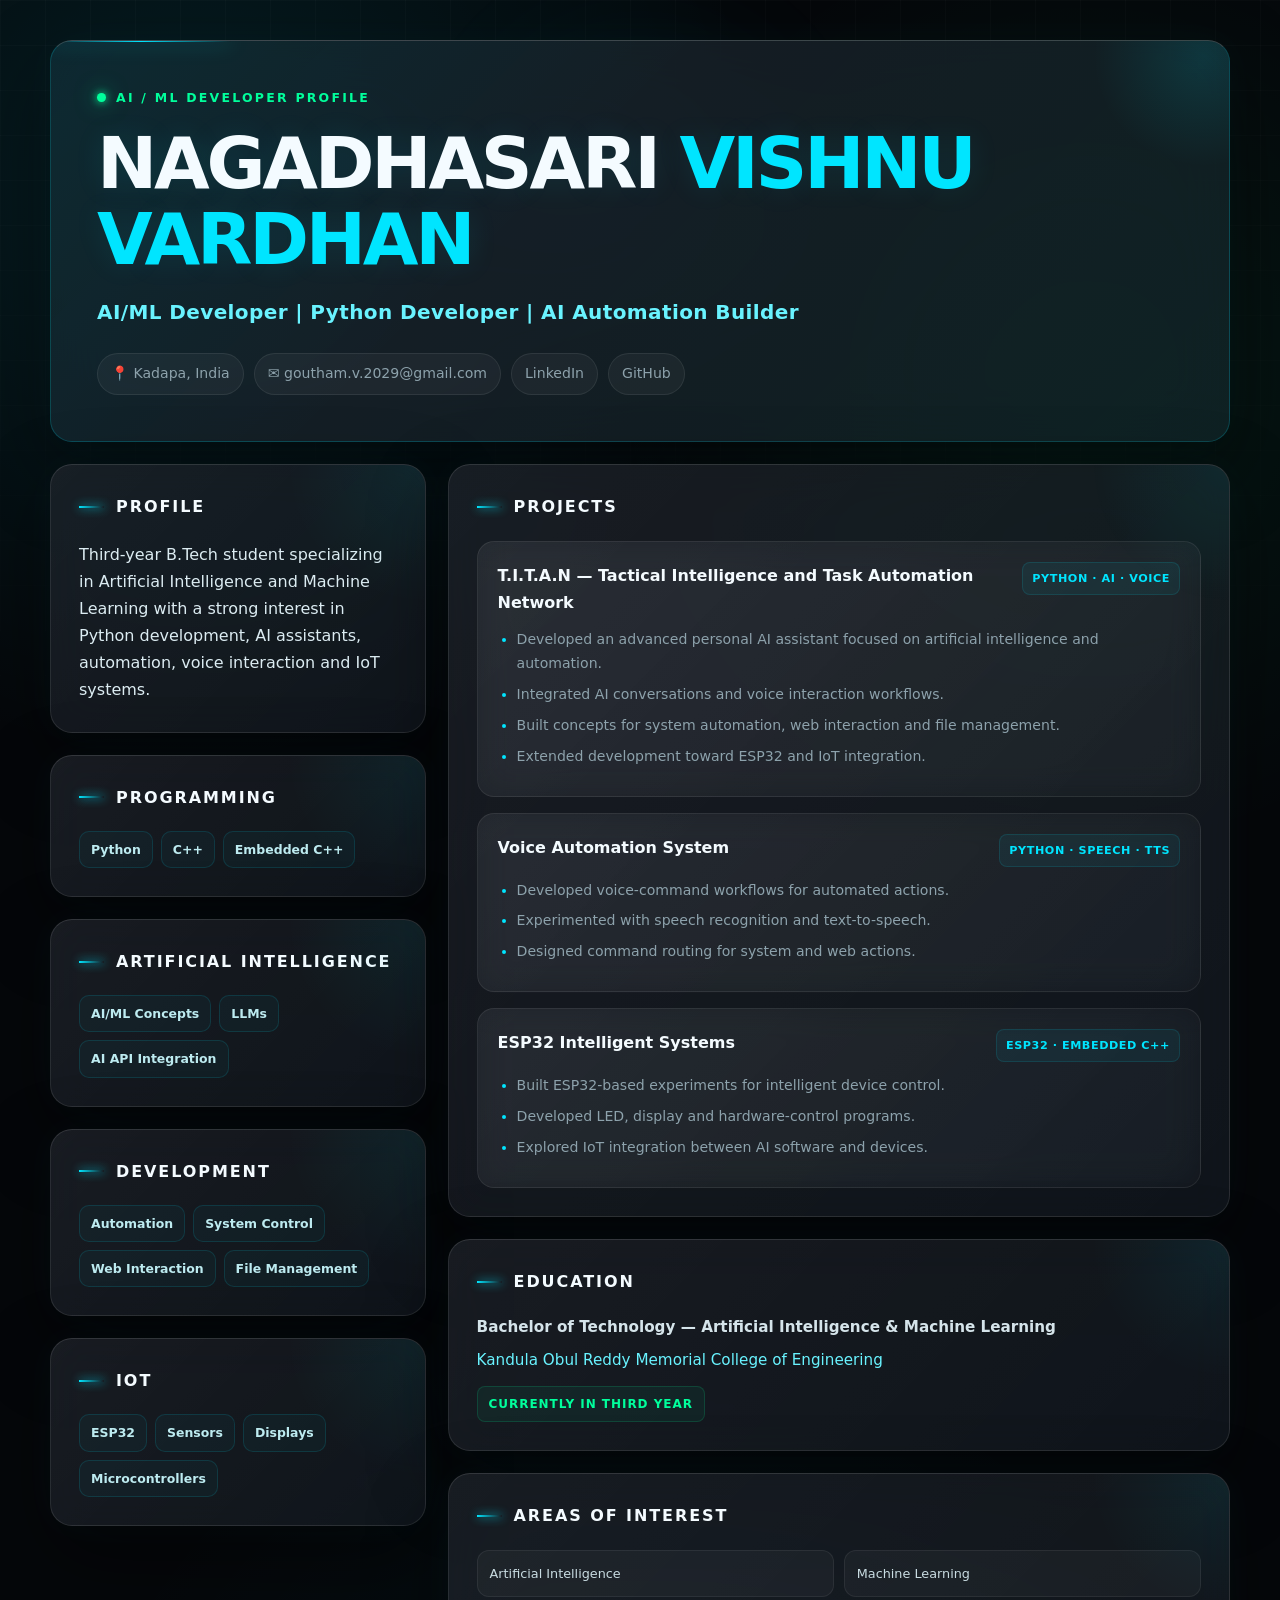
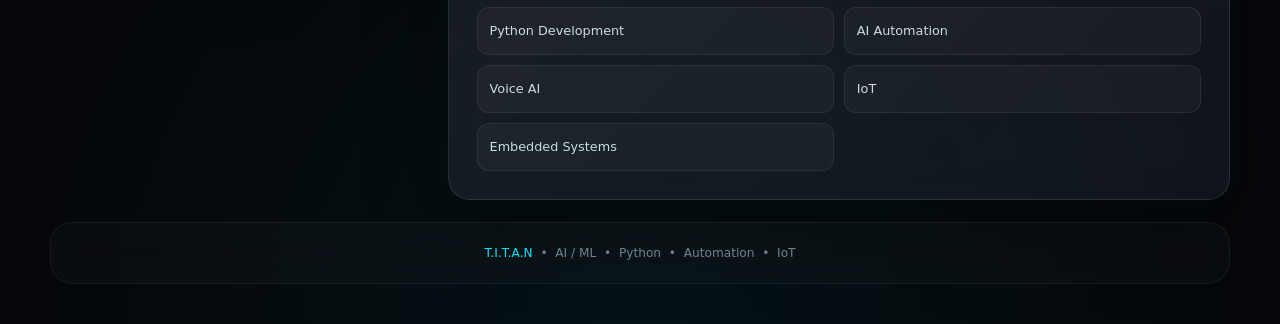
==== resume.html @ 4ba70000 "Add resume for Nagadhasari Vishnu Vardhan This HTML file contains a resume for Nagadhasari Vishnu Va" ====
<!DOCTYPE html>
<html lang="en">
<head>
    <meta charset="UTF-8">
    <meta name="viewport" content="width=device-width, initial-scale=1.0">

    <title>Nagadhasari Vishnu Vardhan | AI/ML Developer</title>

    <meta
        name="description"
        content="Nagadhasari Vishnu Vardhan — AI/ML Developer, Python Developer and AI Automation Builder."
    >

    <style>
        :root {
            --bg: #05070a;
            --bg-soft: #0a0f14;
            --panel: rgba(15, 22, 29, 0.62);
            --panel-strong: rgba(18, 27, 35, 0.82);
            --border: rgba(0, 229, 255, 0.20);
            --border-light: rgba(255, 255, 255, 0.10);

            --cyan: #00e5ff;
            --cyan-soft: #69f3ff;
            --green: #00ff9c;
            --white: #f4fbff;
            --text: #d5e4ea;
            --muted: #8da2ac;

            --shadow:
                0 30px 80px rgba(0, 0, 0, 0.45),
                0 0 40px rgba(0, 229, 255, 0.04);

            --radius: 22px;
        }

        * {
            box-sizing: border-box;
            margin: 0;
            padding: 0;
        }

        html {
            scroll-behavior: smooth;
        }

        body {
            min-height: 100vh;
            font-family:
                Inter,
                ui-sans-serif,
                system-ui,
                -apple-system,
                BlinkMacSystemFont,
                "Segoe UI",
                sans-serif;

            color: var(--text);

            background:
                radial-gradient(
                    circle at 15% 10%,
                    rgba(0, 229, 255, 0.10),
                    transparent 28%
                ),
                radial-gradient(
                    circle at 85% 20%,
                    rgba(0, 255, 156, 0.07),
                    transparent 25%
                ),
                radial-gradient(
                    circle at 50% 100%,
                    rgba(0, 229, 255, 0.05),
                    transparent 30%
                ),
                var(--bg);

            line-height: 1.7;
            overflow-x: hidden;
        }

        body::before {
            content: "";
            position: fixed;
            inset: 0;
            pointer-events: none;
            z-index: -1;

            background-image:
                linear-gradient(
                    rgba(255, 255, 255, 0.02) 1px,
                    transparent 1px
                ),
                linear-gradient(
                    90deg,
                    rgba(255, 255, 255, 0.02) 1px,
                    transparent 1px
                );

            background-size: 45px 45px;

            mask-image: linear-gradient(
                to bottom,
                black,
                transparent
            );
        }

        body::after {
            content: "";
            position: fixed;
            width: 500px;
            height: 500px;
            left: 50%;
            top: 20%;
            transform: translate(-50%, -50%);
            pointer-events: none;
            z-index: -1;

            background:
                radial-gradient(
                    circle,
                    rgba(0, 229, 255, 0.055),
                    transparent 65%
                );

            filter: blur(30px);
        }

        a {
            color: inherit;
            text-decoration: none;
        }

        .resume {
            width: min(1180px, calc(100% - 32px));
            margin: 40px auto;
        }

        /* --------------------------------
           GLASS
        -------------------------------- */

        .glass {
            position: relative;

            background:
                linear-gradient(
                    135deg,
                    rgba(255, 255, 255, 0.075),
                    rgba(255, 255, 255, 0.025)
                ),
                var(--panel);

            border: 1px solid var(--border-light);
            border-top-color: rgba(255, 255, 255, 0.16);

            box-shadow: var(--shadow);

            backdrop-filter: blur(22px) saturate(140%);
            -webkit-backdrop-filter: blur(22px) saturate(140%);
        }

        .glass::before {
            content: "";
            position: absolute;
            inset: 0;

            border-radius: inherit;

            background:
                linear-gradient(
                    120deg,
                    rgba(255,255,255,0.08),
                    transparent 28%,
                    transparent 70%,
                    rgba(0,229,255,0.025)
                );

            pointer-events: none;
        }

        /* --------------------------------
           HEADER
        -------------------------------- */

        header {
            position: relative;
            overflow: hidden;

            padding: 46px;

            border-radius: var(--radius);

            border: 1px solid var(--border);
            border-top-color: rgba(255,255,255,0.18);

            background:
                linear-gradient(
                    135deg,
                    rgba(0, 229, 255, 0.075),
                    rgba(255, 255, 255, 0.025) 42%,
                    rgba(0, 255, 156, 0.035)
                ),
                var(--panel-strong);

            box-shadow: var(--shadow);

            backdrop-filter: blur(28px) saturate(145%);
            -webkit-backdrop-filter: blur(28px) saturate(145%);
        }

        header::before {
            content: "";
            position: absolute;
            top: 0;
            left: 0;
            width: 180px;
            height: 1px;

            background:
                linear-gradient(
                    90deg,
                    transparent,
                    var(--cyan),
                    transparent
                );

            box-shadow: 0 0 20px var(--cyan);
        }

        header::after {
            content: "";
            position: absolute;
            width: 230px;
            height: 230px;
            right: -90px;
            top: -100px;

            background:
                radial-gradient(
                    circle,
                    rgba(0,229,255,0.12),
                    transparent 68%
                );

            pointer-events: none;
        }

        .status-line {
            display: flex;
            align-items: center;
            gap: 10px;

            margin-bottom: 18px;

            color: var(--green);

            font-size: 0.78rem;
            letter-spacing: 0.18em;
            text-transform: uppercase;
            font-weight: 700;
        }

        .status-dot {
            width: 9px;
            height: 9px;
            border-radius: 50%;

            background: var(--green);

            box-shadow:
                0 0 8px var(--green),
                0 0 22px rgba(0, 255, 156, 0.65);

            animation: pulse 2s infinite;
        }

        @keyframes pulse {
            0%,
            100% {
                opacity: 1;
                transform: scale(1);
            }

            50% {
                opacity: 0.55;
                transform: scale(0.8);
            }
        }

        h1 {
            position: relative;

            font-size: clamp(2rem, 6vw, 4.5rem);
            line-height: 1.05;

            color: var(--white);

            letter-spacing: -0.045em;

            text-shadow:
                0 0 30px rgba(0,229,255,0.10);
        }

        .accent {
            color: var(--cyan);
        }

        .role {
            margin-top: 18px;

            color: var(--cyan-soft);

            font-size: clamp(1rem, 2vw, 1.25rem);
            font-weight: 600;
            letter-spacing: 0.02em;
        }

        .contact {
            display: flex;
            flex-wrap: wrap;
            gap: 10px;

            margin-top: 24px;
        }

        .contact a,
        .contact span {
            display: inline-flex;
            align-items: center;

            padding: 8px 13px;

            border-radius: 999px;

            background: rgba(255,255,255,0.045);
            border: 1px solid rgba(255,255,255,0.08);

            color: var(--muted);

            font-size: 0.88rem;

            transition:
                transform 0.25s ease,
                border-color 0.25s ease,
                background 0.25s ease;
        }

        .contact a:hover {
            color: var(--cyan);
            border-color: rgba(0,229,255,0.35);
            background: rgba(0,229,255,0.06);
            transform: translateY(-2px);
        }

        /* --------------------------------
           LAYOUT
        -------------------------------- */

        .content {
            display: grid;
            grid-template-columns: 0.72fr 1.5fr;
            gap: 22px;

            margin-top: 22px;
        }

        .sidebar,
        .main {
            display: flex;
            flex-direction: column;
            gap: 22px;
        }

        .section {
            position: relative;
            overflow: hidden;

            padding: 28px;

            border-radius: var(--radius);

            background:
                linear-gradient(
                    135deg,
                    rgba(255,255,255,0.055),
                    rgba(255,255,255,0.018)
                ),
                var(--panel);

            border: 1px solid var(--border-light);
            border-top-color: rgba(255,255,255,0.13);

            box-shadow: var(--shadow);

            backdrop-filter: blur(20px) saturate(135%);
            -webkit-backdrop-filter: blur(20px) saturate(135%);
        }

        .section::after {
            content: "";
            position: absolute;

            top: 0;
            right: 0;

            width: 140px;
            height: 140px;

            background:
                radial-gradient(
                    circle at top right,
                    rgba(0,229,255,0.07),
                    transparent 70%
                );

            pointer-events: none;
        }

        .section-title {
            display: flex;
            align-items: center;
            gap: 12px;

            margin-bottom: 20px;

            color: var(--white);

            font-size: 1rem;
            font-weight: 800;

            text-transform: uppercase;
            letter-spacing: 0.12em;
        }

        .section-title::before {
            content: "";
            width: 25px;
            height: 2px;

            background:
                linear-gradient(
                    90deg,
                    var(--cyan),
                    transparent
                );

            box-shadow: 0 0 10px var(--cyan);
        }

        .section p {
            color: var(--text);
            font-size: 0.95rem;
        }

        /* --------------------------------
           SUMMARY
        -------------------------------- */

        .summary {
            font-size: 1rem !important;
            color: #dcecf2 !important;
        }

        /* --------------------------------
           SKILLS
        -------------------------------- */

        .skill-group {
            margin-bottom: 20px;
        }

        .skill-group:last-child {
            margin-bottom: 0;
        }

        .skill-label {
            display: flex;
            justify-content: space-between;

            margin-bottom: 9px;

            color: var(--white);
            font-size: 0.88rem;
            font-weight: 700;
        }

        .skill-line {
            height: 5px;
            overflow: hidden;

            border-radius: 99px;

            background: rgba(255,255,255,0.06);
        }

        .skill-line span {
            display: block;
            width: var(--skill-width);
            height: 100%;

            border-radius: inherit;

            background:
                linear-gradient(
                    90deg,
                    var(--cyan),
                    var(--green)
                );

            box-shadow:
                0 0 10px rgba(0,229,255,0.45);
        }

        .skill-tags {
            display: flex;
            flex-wrap: wrap;
            gap: 8px;
        }

        .tag {
            padding: 7px 11px;

            border-radius: 10px;

            background: rgba(0,229,255,0.035);

            border: 1px solid rgba(0,229,255,0.13);

            color: #bdebf0;

            font-size: 0.78rem;
            font-weight: 600;

            transition:
                transform 0.2s ease,
                border-color 0.2s ease,
                background 0.2s ease;
        }

        .tag:hover {
            transform: translateY(-2px);

            border-color: rgba(0,229,255,0.4);

            background: rgba(0,229,255,0.08);

            color: white;
        }

        /* --------------------------------
           PROJECTS
        -------------------------------- */

        .projects {
            display: grid;
            gap: 16px;
        }

        .project {
            position: relative;

            padding: 20px;

            border-radius: 17px;

            background:
                linear-gradient(
                    135deg,
                    rgba(255,255,255,0.055),
                    rgba(255,255,255,0.015)
                );

            border: 1px solid rgba(255,255,255,0.08);

            transition:
                transform 0.3s ease,
                border-color 0.3s ease,
                box-shadow 0.3s ease;

            backdrop-filter: blur(15px);
            -webkit-backdrop-filter: blur(15px);
        }

        .project:hover {
            transform: translateY(-4px);

            border-color: rgba(0,229,255,0.28);

            box-shadow:
                0 15px 40px rgba(0,0,0,0.25),
                0 0 25px rgba(0,229,255,0.05);
        }

        .project-title {
            display: flex;
            justify-content: space-between;
            align-items: flex-start;
            gap: 15px;

            margin-bottom: 12px;
        }

        .project-title strong {
            color: var(--white);
            font-size: 1rem;
        }

        .project-tech {
            flex-shrink: 0;

            padding: 6px 9px;

            border-radius: 8px;

            color: var(--cyan);

            background: rgba(0,229,255,0.06);

            border: 1px solid rgba(0,229,255,0.12);

            font-size: 0.7rem;
            font-weight: 700;
            letter-spacing: 0.05em;
            text-transform: uppercase;
        }

        .project ul {
            padding-left: 19px;
        }

        .project li {
            margin: 7px 0;

            color: var(--muted);

            font-size: 0.88rem;
        }

        .project li::marker {
            color: var(--cyan);
        }

        /* --------------------------------
           EDUCATION
        -------------------------------- */

        .education-main {
            color: var(--white);
            font-weight: 750;
        }

        .education-college {
            margin-top: 7px;

            color: var(--cyan-soft) !important;
        }

        .education-status {
            display: inline-flex;

            margin-top: 12px;
            padding: 7px 11px;

            border-radius: 8px;

            background: rgba(0,255,156,0.055);

            border: 1px solid rgba(0,255,156,0.15);

            color: var(--green) !important;

            font-size: 0.75rem !important;
            font-weight: 700;
            letter-spacing: 0.08em;
            text-transform: uppercase;
        }

        /* --------------------------------
           INTERESTS
        -------------------------------- */

        .interest-grid {
            display: grid;
            grid-template-columns: repeat(2, 1fr);
            gap: 10px;
        }

        .interest {
            padding: 12px;

            border-radius: 12px;

            background: rgba(255,255,255,0.035);
            border: 1px solid rgba(255,255,255,0.07);

            color: #c9dce2;

            font-size: 0.8rem;
        }

        /* --------------------------------
           FOOTER
        -------------------------------- */

        footer {
            margin-top: 22px;
            padding: 20px;

            text-align: center;

            color: #6f838c;
            font-size: 0.76rem;

            border-radius: var(--radius);

            background: rgba(255,255,255,0.025);

            border: 1px solid rgba(255,255,255,0.06);

            backdrop-filter: blur(18px);
            -webkit-backdrop-filter: blur(18px);
        }

        footer span {
            color: var(--cyan);
        }

        /* --------------------------------
           PRINT
        -------------------------------- */

        @media print {
            body {
                background: white;
                color: #111;
            }

            body::before,
            body::after {
                display: none;
            }

            .resume {
                width: 100%;
                margin: 0;
            }

            header,
            .section,
            footer,
            .project {
                background: white !important;
                color: #111 !important;

                box-shadow: none !important;

                border: 1px solid #ddd !important;

                backdrop-filter: none !important;
                -webkit-backdrop-filter: none !important;
            }

            h1,
            .section-title,
            .project-title strong,
            .skill-label {
                color: #111 !important;
            }

            .role,
            .education-college,
            .accent {
                color: #333 !important;
            }

            .section p,
            .project li,
            .contact a,
            .contact span {
                color: #333 !important;
            }

            .content {
                grid-template-columns: 1fr;
            }
        }

        /* --------------------------------
           RESPONSIVE
        -------------------------------- */

        @media (max-width: 900px) {
            .content {
                grid-template-columns: 1fr;
            }

            .sidebar {
                display: grid;
                grid-template-columns: repeat(2, 1fr);
            }

            .sidebar .section:last-child {
                grid-column: 1 / -1;
            }
        }

        @media (max-width: 680px) {
            .resume {
                width: min(100% - 18px, 600px);
                margin: 9px auto;
            }

            header,
            .section {
                padding: 22px;
                border-radius: 18px;
            }

            h1 {
                font-size: 2.3rem;
            }

            .sidebar {
                display: flex;
            }

            .project-title {
                flex-direction: column;
            }

            .project-tech {
                align-self: flex-start;
            }

            .interest-grid {
                grid-template-columns: 1fr 1fr;
            }
        }

        @media (max-width: 430px) {
            .interest-grid {
                grid-template-columns: 1fr;
            }

            .contact {
                flex-direction: column;
            }

            .contact a,
            .contact span {
                width: 100%;
            }
        }

        @media (prefers-reduced-motion: reduce) {
            *,
            *::before,
            *::after {
                animation: none !important;
                transition: none !important;
                scroll-behavior: auto !important;
            }
        }
    </style>
</head>

<body>

<div class="resume">

    <!-- HEADER -->
    <header>

        <div class="status-line">
            <span class="status-dot"></span>
            AI / ML DEVELOPER PROFILE
        </div>

        <h1>
            NAGADHASARI
            <span class="accent">VISHNU VARDHAN</span>
        </h1>

        <p class="role">
            AI/ML Developer | Python Developer | AI Automation Builder
        </p>

        <div class="contact">

            <span>📍 Kadapa, India</span>

            <a href="mailto:goutham.v.2029@gmail.com">
                ✉ goutham.v.2029@gmail.com
            </a>

            <a
                href="https://www.linkedin.com/in/vishnu-vardhan-n-41b38a434"
                target="_blank"
                rel="noopener noreferrer"
            >
                LinkedIn
            </a>

            <a
                href="https://github.com/GouthamV-ai2029"
                target="_blank"
                rel="noopener noreferrer"
            >
                GitHub
            </a>

        </div>

    </header>


    <!-- MAIN CONTENT -->
    <div class="content">

        <!-- SIDEBAR -->
        <aside class="sidebar">

            <!-- PROFILE -->
            <section class="section">

                <h2 class="section-title">
                    Profile
                </h2>

                <p class="summary">
                    Third-year B.Tech student specializing in Artificial
                    Intelligence and Machine Learning with a strong interest
                    in Python development, AI assistants, automation, voice
                    interaction and IoT systems.
                </p>

            </section>


            <!-- PROGRAMMING -->
            <section class="section">

                <h2 class="section-title">
                    Programming
                </h2>

                <div class="skill-tags">
                    <span class="tag">Python</span>
                    <span class="tag">C++</span>
                    <span class="tag">Embedded C++</span>
                </div>

            </section>


            <!-- AI -->
            <section class="section">

                <h2 class="section-title">
                    Artificial Intelligence
                </h2>

                <div class="skill-tags">
                    <span class="tag">AI/ML Concepts</span>
                    <span class="tag">LLMs</span>
                    <span class="tag">AI API Integration</span>
                </div>

            </section>


            <!-- DEVELOPMENT -->
            <section class="section">

                <h2 class="section-title">
                    Development
                </h2>

                <div class="skill-tags">
                    <span class="tag">Automation</span>
                    <span class="tag">System Control</span>
                    <span class="tag">Web Interaction</span>
                    <span class="tag">File Management</span>
                </div>

            </section>


            <!-- IOT -->
            <section class="section">

                <h2 class="section-title">
                    IoT
                </h2>

                <div class="skill-tags">
                    <span class="tag">ESP32</span>
                    <span class="tag">Sensors</span>
                    <span class="tag">Displays</span>
                    <span class="tag">Microcontrollers</span>
                </div>

            </section>

        </aside>


        <!-- MAIN -->
        <main class="main">

            <!-- PROJECTS -->
            <section class="section">

                <h2 class="section-title">
                    Projects
                </h2>

                <div class="projects">

                    <!-- TITAN -->
                    <article class="project">

                        <div class="project-title">

                            <strong>
                                T.I.T.A.N — Tactical Intelligence and
                                Task Automation Network
                            </strong>

                            <span class="project-tech">
                                Python · AI · Voice
                            </span>

                        </div>

                        <ul>

                            <li>
                                Developed an advanced personal AI assistant
                                focused on artificial intelligence and automation.
                            </li>

                            <li>
                                Integrated AI conversations and voice
                                interaction workflows.
                            </li>

                            <li>
                                Built concepts for system automation,
                                web interaction and file management.
                            </li>

                            <li>
                                Extended development toward ESP32 and IoT integration.
                            </li>

                        </ul>

                    </article>


                    <!-- VOICE AUTOMATION -->
                    <article class="project">

                        <div class="project-title">

                            <strong>
                                Voice Automation System
                            </strong>

                            <span class="project-tech">
                                Python · Speech · TTS
                            </span>

                        </div>

                        <ul>

                            <li>
                                Developed voice-command workflows
                                for automated actions.
                            </li>

                            <li>
                                Experimented with speech recognition
                                and text-to-speech.
                            </li>

                            <li>
                                Designed command routing for system
                                and web actions.
                            </li>

                        </ul>

                    </article>


                    <!-- ESP32 -->
                    <article class="project">

                        <div class="project-title">

                            <strong>
                                ESP32 Intelligent Systems
                            </strong>

                            <span class="project-tech">
                                ESP32 · Embedded C++
                            </span>

                        </div>

                        <ul>

                            <li>
                                Built ESP32-based experiments for
                                intelligent device control.
                            </li>

                            <li>
                                Developed LED, display and
                                hardware-control programs.
                            </li>

                            <li>
                                Explored IoT integration between
                                AI software and devices.
                            </li>

                        </ul>

                    </article>

                </div>

            </section>


            <!-- EDUCATION -->
            <section class="section">

                <h2 class="section-title">
                    Education
                </h2>

                <p class="education-main">
                    Bachelor of Technology —
                    Artificial Intelligence & Machine Learning
                </p>

                <p class="education-college">
                    Kandula Obul Reddy Memorial College of Engineering
                </p>

                <p class="education-status">
                    Currently in Third Year
                </p>

            </section>


            <!-- AREAS OF INTEREST -->
            <section class="section">

                <h2 class="section-title">
                    Areas of Interest
                </h2>

                <div class="interest-grid">

                    <div class="interest">
                        Artificial Intelligence
                    </div>

                    <div class="interest">
                        Machine Learning
                    </div>

                    <div class="interest">
                        Python Development
                    </div>

                    <div class="interest">
                        AI Automation
                    </div>

                    <div class="interest">
                        Voice AI
                    </div>

                    <div class="interest">
                        IoT
                    </div>

                    <div class="interest">
                        Embedded Systems
                    </div>

                </div>

            </section>

        </main>

    </div>


    <!-- FOOTER -->
    <footer>
        <span>T.I.T.A.N</span>
        &nbsp;•&nbsp;
        AI / ML
        &nbsp;•&nbsp;
        Python
        &nbsp;•&nbsp;
        Automation
        &nbsp;•&nbsp;
        IoT
    </footer>

</div>

</body>
</html>
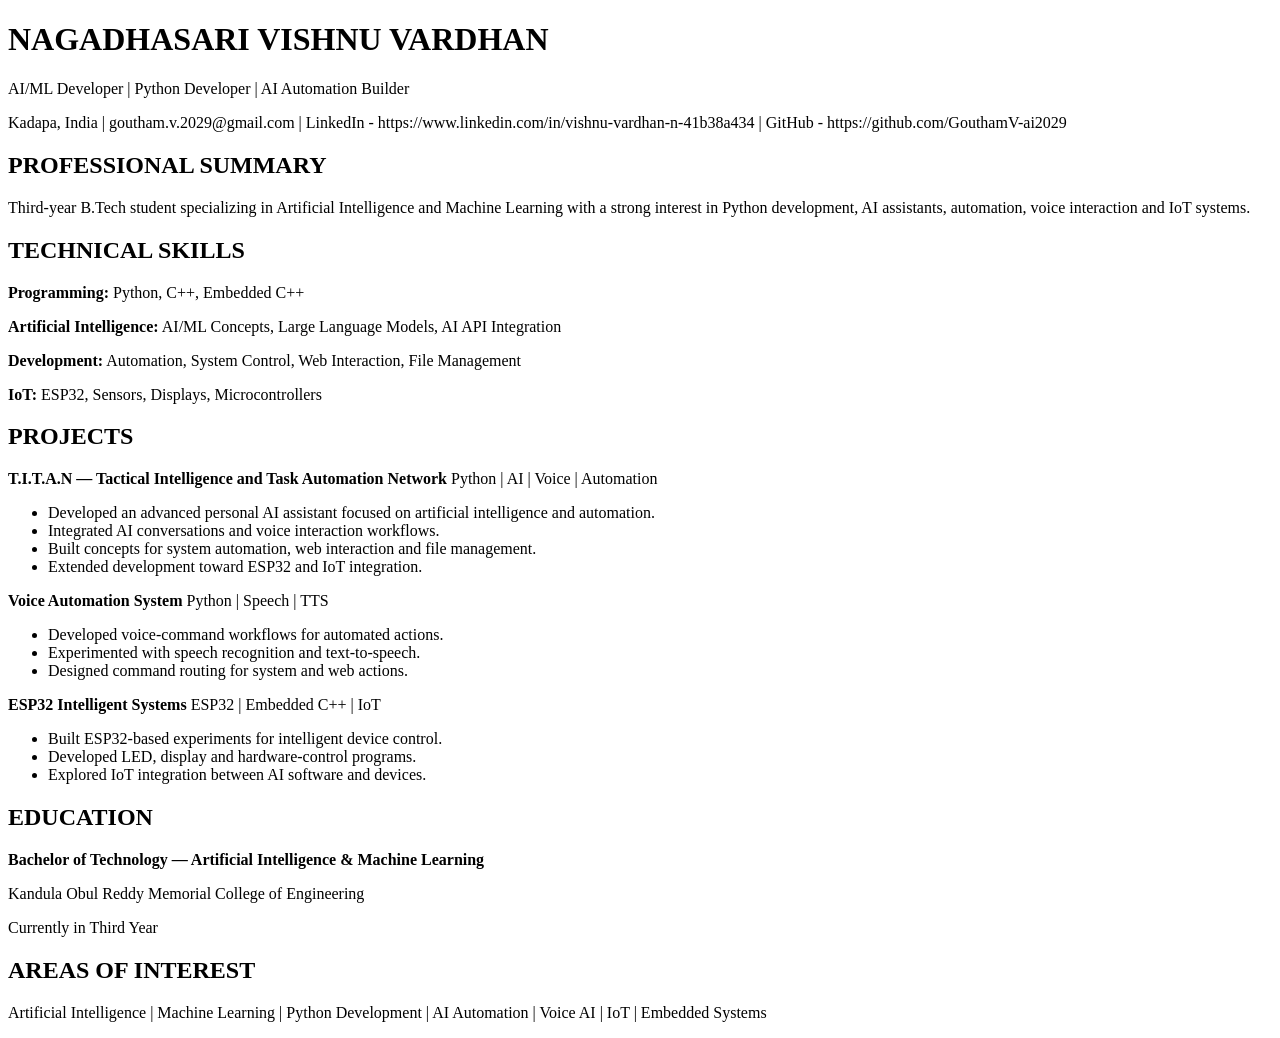
==== commit 0860ab32: "Refactor resume.html structure and content Updated the resume HTML structure, including title, heade" ====
--- a/resume.html
+++ b/resume.html
@@ -3,1225 +3,226 @@
 <head>
     <meta charset="UTF-8">
     <meta name="viewport" content="width=device-width, initial-scale=1.0">
-
-    <title>Nagadhasari Vishnu Vardhan | AI/ML Developer</title>
-
-    <meta
-        name="description"
-        content="Nagadhasari Vishnu Vardhan — AI/ML Developer, Python Developer and AI Automation Builder."
-    >
-
-    <style>
-        :root {
-            --bg: #05070a;
-            --bg-soft: #0a0f14;
-            --panel: rgba(15, 22, 29, 0.62);
-            --panel-strong: rgba(18, 27, 35, 0.82);
-            --border: rgba(0, 229, 255, 0.20);
-            --border-light: rgba(255, 255, 255, 0.10);
-
-            --cyan: #00e5ff;
-            --cyan-soft: #69f3ff;
-            --green: #00ff9c;
-            --white: #f4fbff;
-            --text: #d5e4ea;
-            --muted: #8da2ac;
-
-            --shadow:
-                0 30px 80px rgba(0, 0, 0, 0.45),
-                0 0 40px rgba(0, 229, 255, 0.04);
-
-            --radius: 22px;
-        }
-
-        * {
-            box-sizing: border-box;
-            margin: 0;
-            padding: 0;
-        }
-
-        html {
-            scroll-behavior: smooth;
-        }
-
-        body {
-            min-height: 100vh;
-            font-family:
-                Inter,
-                ui-sans-serif,
-                system-ui,
-                -apple-system,
-                BlinkMacSystemFont,
-                "Segoe UI",
-                sans-serif;
-
-            color: var(--text);
-
-            background:
-                radial-gradient(
-                    circle at 15% 10%,
-                    rgba(0, 229, 255, 0.10),
-                    transparent 28%
-                ),
-                radial-gradient(
-                    circle at 85% 20%,
-                    rgba(0, 255, 156, 0.07),
-                    transparent 25%
-                ),
-                radial-gradient(
-                    circle at 50% 100%,
-                    rgba(0, 229, 255, 0.05),
-                    transparent 30%
-                ),
-                var(--bg);
-
-            line-height: 1.7;
-            overflow-x: hidden;
-        }
-
-        body::before {
-            content: "";
-            position: fixed;
-            inset: 0;
-            pointer-events: none;
-            z-index: -1;
-
-            background-image:
-                linear-gradient(
-                    rgba(255, 255, 255, 0.02) 1px,
-                    transparent 1px
-                ),
-                linear-gradient(
-                    90deg,
-                    rgba(255, 255, 255, 0.02) 1px,
-                    transparent 1px
-                );
-
-            background-size: 45px 45px;
-
-            mask-image: linear-gradient(
-                to bottom,
-                black,
-                transparent
-            );
-        }
-
-        body::after {
-            content: "";
-            position: fixed;
-            width: 500px;
-            height: 500px;
-            left: 50%;
-            top: 20%;
-            transform: translate(-50%, -50%);
-            pointer-events: none;
-            z-index: -1;
-
-            background:
-                radial-gradient(
-                    circle,
-                    rgba(0, 229, 255, 0.055),
-                    transparent 65%
-                );
-
-            filter: blur(30px);
-        }
-
-        a {
-            color: inherit;
-            text-decoration: none;
-        }
-
-        .resume {
-            width: min(1180px, calc(100% - 32px));
-            margin: 40px auto;
-        }
-
-        /* --------------------------------
-           GLASS
-        -------------------------------- */
-
-        .glass {
-            position: relative;
-
-            background:
-                linear-gradient(
-                    135deg,
-                    rgba(255, 255, 255, 0.075),
-                    rgba(255, 255, 255, 0.025)
-                ),
-                var(--panel);
-
-            border: 1px solid var(--border-light);
-            border-top-color: rgba(255, 255, 255, 0.16);
-
-            box-shadow: var(--shadow);
-
-            backdrop-filter: blur(22px) saturate(140%);
-            -webkit-backdrop-filter: blur(22px) saturate(140%);
-        }
-
-        .glass::before {
-            content: "";
-            position: absolute;
-            inset: 0;
-
-            border-radius: inherit;
-
-            background:
-                linear-gradient(
-                    120deg,
-                    rgba(255,255,255,0.08),
-                    transparent 28%,
-                    transparent 70%,
-                    rgba(0,229,255,0.025)
-                );
-
-            pointer-events: none;
-        }
-
-        /* --------------------------------
-           HEADER
-        -------------------------------- */
-
-        header {
-            position: relative;
-            overflow: hidden;
-
-            padding: 46px;
-
-            border-radius: var(--radius);
-
-            border: 1px solid var(--border);
-            border-top-color: rgba(255,255,255,0.18);
-
-            background:
-                linear-gradient(
-                    135deg,
-                    rgba(0, 229, 255, 0.075),
-                    rgba(255, 255, 255, 0.025) 42%,
-                    rgba(0, 255, 156, 0.035)
-                ),
-                var(--panel-strong);
-
-            box-shadow: var(--shadow);
-
-            backdrop-filter: blur(28px) saturate(145%);
-            -webkit-backdrop-filter: blur(28px) saturate(145%);
-        }
-
-        header::before {
-            content: "";
-            position: absolute;
-            top: 0;
-            left: 0;
-            width: 180px;
-            height: 1px;
-
-            background:
-                linear-gradient(
-                    90deg,
-                    transparent,
-                    var(--cyan),
-                    transparent
-                );
-
-            box-shadow: 0 0 20px var(--cyan);
-        }
-
-        header::after {
-            content: "";
-            position: absolute;
-            width: 230px;
-            height: 230px;
-            right: -90px;
-            top: -100px;
-
-            background:
-                radial-gradient(
-                    circle,
-                    rgba(0,229,255,0.12),
-                    transparent 68%
-                );
-
-            pointer-events: none;
-        }
-
-        .status-line {
-            display: flex;
-            align-items: center;
-            gap: 10px;
-
-            margin-bottom: 18px;
-
-            color: var(--green);
-
-            font-size: 0.78rem;
-            letter-spacing: 0.18em;
-            text-transform: uppercase;
-            font-weight: 700;
-        }
-
-        .status-dot {
-            width: 9px;
-            height: 9px;
-            border-radius: 50%;
-
-            background: var(--green);
-
-            box-shadow:
-                0 0 8px var(--green),
-                0 0 22px rgba(0, 255, 156, 0.65);
-
-            animation: pulse 2s infinite;
-        }
-
-        @keyframes pulse {
-            0%,
-            100% {
-                opacity: 1;
-                transform: scale(1);
-            }
-
-            50% {
-                opacity: 0.55;
-                transform: scale(0.8);
-            }
-        }
-
-        h1 {
-            position: relative;
-
-            font-size: clamp(2rem, 6vw, 4.5rem);
-            line-height: 1.05;
-
-            color: var(--white);
-
-            letter-spacing: -0.045em;
-
-            text-shadow:
-                0 0 30px rgba(0,229,255,0.10);
-        }
-
-        .accent {
-            color: var(--cyan);
-        }
-
-        .role {
-            margin-top: 18px;
-
-            color: var(--cyan-soft);
-
-            font-size: clamp(1rem, 2vw, 1.25rem);
-            font-weight: 600;
-            letter-spacing: 0.02em;
-        }
-
-        .contact {
-            display: flex;
-            flex-wrap: wrap;
-            gap: 10px;
-
-            margin-top: 24px;
-        }
-
-        .contact a,
-        .contact span {
-            display: inline-flex;
-            align-items: center;
-
-            padding: 8px 13px;
-
-            border-radius: 999px;
-
-            background: rgba(255,255,255,0.045);
-            border: 1px solid rgba(255,255,255,0.08);
-
-            color: var(--muted);
-
-            font-size: 0.88rem;
-
-            transition:
-                transform 0.25s ease,
-                border-color 0.25s ease,
-                background 0.25s ease;
-        }
-
-        .contact a:hover {
-            color: var(--cyan);
-            border-color: rgba(0,229,255,0.35);
-            background: rgba(0,229,255,0.06);
-            transform: translateY(-2px);
-        }
-
-        /* --------------------------------
-           LAYOUT
-        -------------------------------- */
-
-        .content {
-            display: grid;
-            grid-template-columns: 0.72fr 1.5fr;
-            gap: 22px;
-
-            margin-top: 22px;
-        }
-
-        .sidebar,
-        .main {
-            display: flex;
-            flex-direction: column;
-            gap: 22px;
-        }
-
-        .section {
-            position: relative;
-            overflow: hidden;
-
-            padding: 28px;
-
-            border-radius: var(--radius);
-
-            background:
-                linear-gradient(
-                    135deg,
-                    rgba(255,255,255,0.055),
-                    rgba(255,255,255,0.018)
-                ),
-                var(--panel);
-
-            border: 1px solid var(--border-light);
-            border-top-color: rgba(255,255,255,0.13);
-
-            box-shadow: var(--shadow);
-
-            backdrop-filter: blur(20px) saturate(135%);
-            -webkit-backdrop-filter: blur(20px) saturate(135%);
-        }
-
-        .section::after {
-            content: "";
-            position: absolute;
-
-            top: 0;
-            right: 0;
-
-            width: 140px;
-            height: 140px;
-
-            background:
-                radial-gradient(
-                    circle at top right,
-                    rgba(0,229,255,0.07),
-                    transparent 70%
-                );
-
-            pointer-events: none;
-        }
-
-        .section-title {
-            display: flex;
-            align-items: center;
-            gap: 12px;
-
-            margin-bottom: 20px;
-
-            color: var(--white);
-
-            font-size: 1rem;
-            font-weight: 800;
-
-            text-transform: uppercase;
-            letter-spacing: 0.12em;
-        }
-
-        .section-title::before {
-            content: "";
-            width: 25px;
-            height: 2px;
-
-            background:
-                linear-gradient(
-                    90deg,
-                    var(--cyan),
-                    transparent
-                );
-
-            box-shadow: 0 0 10px var(--cyan);
-        }
-
-        .section p {
-            color: var(--text);
-            font-size: 0.95rem;
-        }
-
-        /* --------------------------------
-           SUMMARY
-        -------------------------------- */
-
-        .summary {
-            font-size: 1rem !important;
-            color: #dcecf2 !important;
-        }
-
-        /* --------------------------------
-           SKILLS
-        -------------------------------- */
-
-        .skill-group {
-            margin-bottom: 20px;
-        }
-
-        .skill-group:last-child {
-            margin-bottom: 0;
-        }
-
-        .skill-label {
-            display: flex;
-            justify-content: space-between;
-
-            margin-bottom: 9px;
-
-            color: var(--white);
-            font-size: 0.88rem;
-            font-weight: 700;
-        }
-
-        .skill-line {
-            height: 5px;
-            overflow: hidden;
-
-            border-radius: 99px;
-
-            background: rgba(255,255,255,0.06);
-        }
-
-        .skill-line span {
-            display: block;
-            width: var(--skill-width);
-            height: 100%;
-
-            border-radius: inherit;
-
-            background:
-                linear-gradient(
-                    90deg,
-                    var(--cyan),
-                    var(--green)
-                );
-
-            box-shadow:
-                0 0 10px rgba(0,229,255,0.45);
-        }
-
-        .skill-tags {
-            display: flex;
-            flex-wrap: wrap;
-            gap: 8px;
-        }
-
-        .tag {
-            padding: 7px 11px;
-
-            border-radius: 10px;
-
-            background: rgba(0,229,255,0.035);
-
-            border: 1px solid rgba(0,229,255,0.13);
-
-            color: #bdebf0;
-
-            font-size: 0.78rem;
-            font-weight: 600;
-
-            transition:
-                transform 0.2s ease,
-                border-color 0.2s ease,
-                background 0.2s ease;
-        }
-
-        .tag:hover {
-            transform: translateY(-2px);
-
-            border-color: rgba(0,229,255,0.4);
-
-            background: rgba(0,229,255,0.08);
-
-            color: white;
-        }
-
-        /* --------------------------------
-           PROJECTS
-        -------------------------------- */
-
-        .projects {
-            display: grid;
-            gap: 16px;
-        }
-
-        .project {
-            position: relative;
-
-            padding: 20px;
-
-            border-radius: 17px;
-
-            background:
-                linear-gradient(
-                    135deg,
-                    rgba(255,255,255,0.055),
-                    rgba(255,255,255,0.015)
-                );
-
-            border: 1px solid rgba(255,255,255,0.08);
-
-            transition:
-                transform 0.3s ease,
-                border-color 0.3s ease,
-                box-shadow 0.3s ease;
-
-            backdrop-filter: blur(15px);
-            -webkit-backdrop-filter: blur(15px);
-        }
-
-        .project:hover {
-            transform: translateY(-4px);
-
-            border-color: rgba(0,229,255,0.28);
-
-            box-shadow:
-                0 15px 40px rgba(0,0,0,0.25),
-                0 0 25px rgba(0,229,255,0.05);
-        }
-
-        .project-title {
-            display: flex;
-            justify-content: space-between;
-            align-items: flex-start;
-            gap: 15px;
-
-            margin-bottom: 12px;
-        }
-
-        .project-title strong {
-            color: var(--white);
-            font-size: 1rem;
-        }
-
-        .project-tech {
-            flex-shrink: 0;
-
-            padding: 6px 9px;
-
-            border-radius: 8px;
-
-            color: var(--cyan);
-
-            background: rgba(0,229,255,0.06);
-
-            border: 1px solid rgba(0,229,255,0.12);
-
-            font-size: 0.7rem;
-            font-weight: 700;
-            letter-spacing: 0.05em;
-            text-transform: uppercase;
-        }
-
-        .project ul {
-            padding-left: 19px;
-        }
-
-        .project li {
-            margin: 7px 0;
-
-            color: var(--muted);
-
-            font-size: 0.88rem;
-        }
-
-        .project li::marker {
-            color: var(--cyan);
-        }
-
-        /* --------------------------------
-           EDUCATION
-        -------------------------------- */
-
-        .education-main {
-            color: var(--white);
-            font-weight: 750;
-        }
-
-        .education-college {
-            margin-top: 7px;
-
-            color: var(--cyan-soft) !important;
-        }
-
-        .education-status {
-            display: inline-flex;
-
-            margin-top: 12px;
-            padding: 7px 11px;
-
-            border-radius: 8px;
-
-            background: rgba(0,255,156,0.055);
-
-            border: 1px solid rgba(0,255,156,0.15);
-
-            color: var(--green) !important;
-
-            font-size: 0.75rem !important;
-            font-weight: 700;
-            letter-spacing: 0.08em;
-            text-transform: uppercase;
-        }
-
-        /* --------------------------------
-           INTERESTS
-        -------------------------------- */
-
-        .interest-grid {
-            display: grid;
-            grid-template-columns: repeat(2, 1fr);
-            gap: 10px;
-        }
-
-        .interest {
-            padding: 12px;
-
-            border-radius: 12px;
-
-            background: rgba(255,255,255,0.035);
-            border: 1px solid rgba(255,255,255,0.07);
-
-            color: #c9dce2;
-
-            font-size: 0.8rem;
-        }
-
-        /* --------------------------------
-           FOOTER
-        -------------------------------- */
-
-        footer {
-            margin-top: 22px;
-            padding: 20px;
-
-            text-align: center;
-
-            color: #6f838c;
-            font-size: 0.76rem;
-
-            border-radius: var(--radius);
-
-            background: rgba(255,255,255,0.025);
-
-            border: 1px solid rgba(255,255,255,0.06);
-
-            backdrop-filter: blur(18px);
-            -webkit-backdrop-filter: blur(18px);
-        }
-
-        footer span {
-            color: var(--cyan);
-        }
-
-        /* --------------------------------
-           PRINT
-        -------------------------------- */
-
-        @media print {
-            body {
-                background: white;
-                color: #111;
-            }
-
-            body::before,
-            body::after {
-                display: none;
-            }
-
-            .resume {
-                width: 100%;
-                margin: 0;
-            }
-
-            header,
-            .section,
-            footer,
-            .project {
-                background: white !important;
-                color: #111 !important;
-
-                box-shadow: none !important;
-
-                border: 1px solid #ddd !important;
-
-                backdrop-filter: none !important;
-                -webkit-backdrop-filter: none !important;
-            }
-
-            h1,
-            .section-title,
-            .project-title strong,
-            .skill-label {
-                color: #111 !important;
-            }
-
-            .role,
-            .education-college,
-            .accent {
-                color: #333 !important;
-            }
-
-            .section p,
-            .project li,
-            .contact a,
-            .contact span {
-                color: #333 !important;
-            }
-
-            .content {
-                grid-template-columns: 1fr;
-            }
-        }
-
-        /* --------------------------------
-           RESPONSIVE
-        -------------------------------- */
-
-        @media (max-width: 900px) {
-            .content {
-                grid-template-columns: 1fr;
-            }
-
-            .sidebar {
-                display: grid;
-                grid-template-columns: repeat(2, 1fr);
-            }
-
-            .sidebar .section:last-child {
-                grid-column: 1 / -1;
-            }
-        }
-
-        @media (max-width: 680px) {
-            .resume {
-                width: min(100% - 18px, 600px);
-                margin: 9px auto;
-            }
-
-            header,
-            .section {
-                padding: 22px;
-                border-radius: 18px;
-            }
-
-            h1 {
-                font-size: 2.3rem;
-            }
-
-            .sidebar {
-                display: flex;
-            }
-
-            .project-title {
-                flex-direction: column;
-            }
-
-            .project-tech {
-                align-self: flex-start;
-            }
-
-            .interest-grid {
-                grid-template-columns: 1fr 1fr;
-            }
-        }
-
-        @media (max-width: 430px) {
-            .interest-grid {
-                grid-template-columns: 1fr;
-            }
-
-            .contact {
-                flex-direction: column;
-            }
-
-            .contact a,
-            .contact span {
-                width: 100%;
-            }
-        }
-
-        @media (prefers-reduced-motion: reduce) {
-            *,
-            *::before,
-            *::after {
-                animation: none !important;
-                transition: none !important;
-                scroll-behavior: auto !important;
-            }
-        }
-    </style>
+    <title>Vishnu vardhan Stark - Resume</title>
+
+    <link rel="stylesheet" href="style.css">
 </head>
 
 <body>
 
-<div class="resume">
-
-    <!-- HEADER -->
-    <header>
-
-        <div class="status-line">
-            <span class="status-dot"></span>
-            AI / ML DEVELOPER PROFILE
-        </div>
-
-        <h1>
-            NAGADHASARI
-            <span class="accent">VISHNU VARDHAN</span>
-        </h1>
-
-        <p class="role">
-            AI/ML Developer | Python Developer | AI Automation Builder
-        </p>
-
-        <div class="contact">
-
-            <span>📍 Kadapa, India</span>
-
-            <a href="mailto:goutham.v.2029@gmail.com">
-                ✉ goutham.v.2029@gmail.com
-            </a>
-
-            <a
-                href="https://www.linkedin.com/in/vishnu-vardhan-n-41b38a434"
-                target="_blank"
-                rel="noopener noreferrer"
-            >
-                LinkedIn
-            </a>
-
-            <a
-                href="https://github.com/GouthamV-ai2029"
-                target="_blank"
-                rel="noopener noreferrer"
-            >
-                GitHub
-            </a>
-
-        </div>
-
-    </header>
-
-
-    <!-- MAIN CONTENT -->
-    <div class="content">
-
-        <!-- SIDEBAR -->
-        <aside class="sidebar">
-
-            <!-- PROFILE -->
-            <section class="section">
-
-                <h2 class="section-title">
-                    Profile
-                </h2>
-
-                <p class="summary">
-                    Third-year B.Tech student specializing in Artificial
-                    Intelligence and Machine Learning with a strong interest
-                    in Python development, AI assistants, automation, voice
-                    interaction and IoT systems.
-                </p>
-
-            </section>
-
-
-            <!-- PROGRAMMING -->
-            <section class="section">
-
-                <h2 class="section-title">
-                    Programming
-                </h2>
-
-                <div class="skill-tags">
-                    <span class="tag">Python</span>
-                    <span class="tag">C++</span>
-                    <span class="tag">Embedded C++</span>
+    <div class="resume">
+
+        <header>
+
+            <h1>NAGADHASARI VISHNU VARDHAN</h1>
+
+            <p class="role">
+                AI/ML Developer | Python Developer | AI Automation Builder
+            </p>
+
+            <p class="contact">
+                Kadapa, India |
+                goutham.v.2029@gmail.com |
+                LinkedIn - https://www.linkedin.com/in/vishnu-vardhan-n-41b38a434 |
+                GitHub - https://github.com/GouthamV-ai2029
+            </p>
+
+        </header>
+
+
+        <section>
+
+            <h2>PROFESSIONAL SUMMARY</h2>
+
+            <p>
+                Third-year B.Tech student specializing in Artificial
+                Intelligence and Machine Learning with a strong interest
+                in Python development, AI assistants, automation, voice
+                interaction and IoT systems.
+            </p>
+
+        </section>
+
+
+        <section>
+
+            <h2>TECHNICAL SKILLS</h2>
+
+            <p>
+                <strong>Programming:</strong>
+                Python, C++, Embedded C++
+            </p>
+
+            <p>
+                <strong>Artificial Intelligence:</strong>
+                AI/ML Concepts, Large Language Models, AI API Integration
+            </p>
+
+            <p>
+                <strong>Development:</strong>
+                Automation, System Control, Web Interaction, File Management
+            </p>
+
+            <p>
+                <strong>IoT:</strong>
+                ESP32, Sensors, Displays, Microcontrollers
+            </p>
+
+        </section>
+
+
+        <section>
+
+            <h2>PROJECTS</h2>
+
+
+            <div class="project">
+
+                <div class="project-title">
+
+                    <strong>
+                        T.I.T.A.N — Tactical Intelligence and Task Automation Network
+                    </strong>
+
+                    <span>
+                        Python | AI | Voice | Automation
+                    </span>
+
                 </div>
 
-            </section>
-
-
-            <!-- AI -->
-            <section class="section">
-
-                <h2 class="section-title">
-                    Artificial Intelligence
-                </h2>
-
-                <div class="skill-tags">
-                    <span class="tag">AI/ML Concepts</span>
-                    <span class="tag">LLMs</span>
-                    <span class="tag">AI API Integration</span>
+
+                <ul>
+
+                    <li>
+                        Developed an advanced personal AI assistant focused
+                        on artificial intelligence and automation.
+                    </li>
+
+                    <li>
+                        Integrated AI conversations and voice interaction
+                        workflows.
+                    </li>
+
+                    <li>
+                        Built concepts for system automation, web interaction
+                        and file management.
+                    </li>
+
+                    <li>
+                        Extended development toward ESP32 and IoT integration.
+                    </li>
+
+                </ul>
+
+            </div>
+
+
+            <div class="project">
+
+                <div class="project-title">
+
+                    <strong>
+                        Voice Automation System
+                    </strong>
+
+                    <span>
+                        Python | Speech | TTS
+                    </span>
+
                 </div>
 
-            </section>
-
-
-            <!-- DEVELOPMENT -->
-            <section class="section">
-
-                <h2 class="section-title">
-                    Development
-                </h2>
-
-                <div class="skill-tags">
-                    <span class="tag">Automation</span>
-                    <span class="tag">System Control</span>
-                    <span class="tag">Web Interaction</span>
-                    <span class="tag">File Management</span>
+
+                <ul>
+
+                    <li>
+                        Developed voice-command workflows for automated actions.
+                    </li>
+
+                    <li>
+                        Experimented with speech recognition and text-to-speech.
+                    </li>
+
+                    <li>
+                        Designed command routing for system and web actions.
+                    </li>
+
+                </ul>
+
+            </div>
+
+
+            <div class="project">
+
+                <div class="project-title">
+
+                    <strong>
+                        ESP32 Intelligent Systems
+                    </strong>
+
+                    <span>
+                        ESP32 | Embedded C++ | IoT
+                    </span>
+
                 </div>
 
-            </section>
-
-
-            <!-- IOT -->
-            <section class="section">
-
-                <h2 class="section-title">
-                    IoT
-                </h2>
-
-                <div class="skill-tags">
-                    <span class="tag">ESP32</span>
-                    <span class="tag">Sensors</span>
-                    <span class="tag">Displays</span>
-                    <span class="tag">Microcontrollers</span>
-                </div>
-
-            </section>
-
-        </aside>
-
-
-        <!-- MAIN -->
-        <main class="main">
-
-            <!-- PROJECTS -->
-            <section class="section">
-
-                <h2 class="section-title">
-                    Projects
-                </h2>
-
-                <div class="projects">
-
-                    <!-- TITAN -->
-                    <article class="project">
-
-                        <div class="project-title">
-
-                            <strong>
-                                T.I.T.A.N — Tactical Intelligence and
-                                Task Automation Network
-                            </strong>
-
-                            <span class="project-tech">
-                                Python · AI · Voice
-                            </span>
-
-                        </div>
-
-                        <ul>
-
-                            <li>
-                                Developed an advanced personal AI assistant
-                                focused on artificial intelligence and automation.
-                            </li>
-
-                            <li>
-                                Integrated AI conversations and voice
-                                interaction workflows.
-                            </li>
-
-                            <li>
-                                Built concepts for system automation,
-                                web interaction and file management.
-                            </li>
-
-                            <li>
-                                Extended development toward ESP32 and IoT integration.
-                            </li>
-
-                        </ul>
-
-                    </article>
-
-
-                    <!-- VOICE AUTOMATION -->
-                    <article class="project">
-
-                        <div class="project-title">
-
-                            <strong>
-                                Voice Automation System
-                            </strong>
-
-                            <span class="project-tech">
-                                Python · Speech · TTS
-                            </span>
-
-                        </div>
-
-                        <ul>
-
-                            <li>
-                                Developed voice-command workflows
-                                for automated actions.
-                            </li>
-
-                            <li>
-                                Experimented with speech recognition
-                                and text-to-speech.
-                            </li>
-
-                            <li>
-                                Designed command routing for system
-                                and web actions.
-                            </li>
-
-                        </ul>
-
-                    </article>
-
-
-                    <!-- ESP32 -->
-                    <article class="project">
-
-                        <div class="project-title">
-
-                            <strong>
-                                ESP32 Intelligent Systems
-                            </strong>
-
-                            <span class="project-tech">
-                                ESP32 · Embedded C++
-                            </span>
-
-                        </div>
-
-                        <ul>
-
-                            <li>
-                                Built ESP32-based experiments for
-                                intelligent device control.
-                            </li>
-
-                            <li>
-                                Developed LED, display and
-                                hardware-control programs.
-                            </li>
-
-                            <li>
-                                Explored IoT integration between
-                                AI software and devices.
-                            </li>
-
-                        </ul>
-
-                    </article>
-
-                </div>
-
-            </section>
-
-
-            <!-- EDUCATION -->
-            <section class="section">
-
-                <h2 class="section-title">
-                    Education
-                </h2>
-
-                <p class="education-main">
-                    Bachelor of Technology —
-                    Artificial Intelligence & Machine Learning
-                </p>
-
-                <p class="education-college">
-                    Kandula Obul Reddy Memorial College of Engineering
-                </p>
-
-                <p class="education-status">
-                    Currently in Third Year
-                </p>
-
-            </section>
-
-
-            <!-- AREAS OF INTEREST -->
-            <section class="section">
-
-                <h2 class="section-title">
-                    Areas of Interest
-                </h2>
-
-                <div class="interest-grid">
-
-                    <div class="interest">
-                        Artificial Intelligence
-                    </div>
-
-                    <div class="interest">
-                        Machine Learning
-                    </div>
-
-                    <div class="interest">
-                        Python Development
-                    </div>
-
-                    <div class="interest">
-                        AI Automation
-                    </div>
-
-                    <div class="interest">
-                        Voice AI
-                    </div>
-
-                    <div class="interest">
-                        IoT
-                    </div>
-
-                    <div class="interest">
-                        Embedded Systems
-                    </div>
-
-                </div>
-
-            </section>
-
-        </main>
+
+                <ul>
+
+                    <li>
+                        Built ESP32-based experiments for intelligent device control.
+                    </li>
+
+                    <li>
+                        Developed LED, display and hardware-control programs.
+                    </li>
+
+                    <li>
+                        Explored IoT integration between AI software and devices.
+                    </li>
+
+                </ul>
+
+            </div>
+
+        </section>
+
+
+        <section>
+
+            <h2>EDUCATION</h2>
+
+            <strong>
+                Bachelor of Technology — Artificial Intelligence & Machine Learning
+            </strong>
+
+            <p>
+                Kandula Obul Reddy Memorial College of Engineering
+            </p>
+
+            <p>
+                Currently in Third Year
+            </p>
+
+        </section>
+
+
+        <section>
+
+            <h2>AREAS OF INTEREST</h2>
+
+            <p>
+                Artificial Intelligence |
+                Machine Learning |
+                Python Development |
+                AI Automation |
+                Voice AI |
+                IoT |
+                Embedded Systems
+            </p>
+
+        </section>
 
     </div>
-
-
-    <!-- FOOTER -->
-    <footer>
-        <span>T.I.T.A.N</span>
-        &nbsp;•&nbsp;
-        AI / ML
-        &nbsp;•&nbsp;
-        Python
-        &nbsp;•&nbsp;
-        Automation
-        &nbsp;•&nbsp;
-        IoT
-    </footer>
-
-</div>
 
 </body>
 </html>
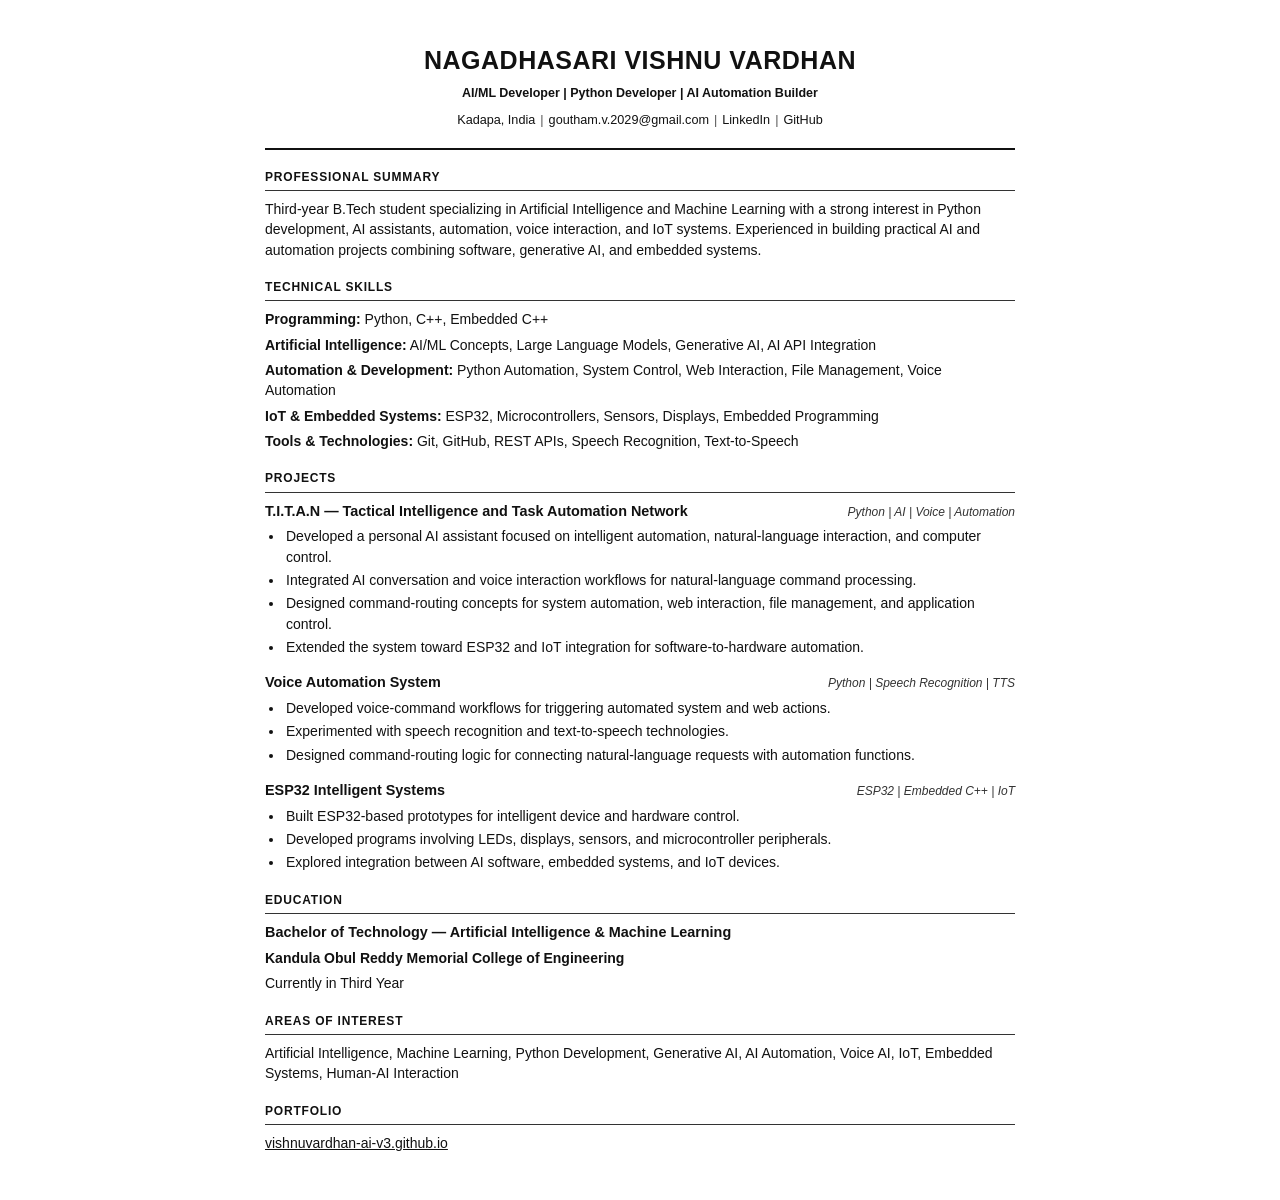
==== commit 3f73f6eb: "Revise resume content and structure Updated resume details including title, contact information, pro" ====
--- a/resume.html
+++ b/resume.html
@@ -3,226 +3,280 @@
 <head>
     <meta charset="UTF-8">
     <meta name="viewport" content="width=device-width, initial-scale=1.0">
-    <title>Vishnu vardhan Stark - Resume</title>
-
-    <link rel="stylesheet" href="style.css">
+
+    <title>Nagadhasari Vishnu Vardhan | AI/ML Developer</title>
+
+    <meta
+        name="description"
+        content="Resume of Nagadhasari Vishnu Vardhan - AI/ML Developer, Python Developer and AI Automation Builder."
+    >
+
+    <link rel="stylesheet" href="resume.css">
 </head>
 
 <body>
 
-    <div class="resume">
-
-        <header>
+    <main class="resume">
+
+        <!-- HEADER -->
+        <header class="header">
 
             <h1>NAGADHASARI VISHNU VARDHAN</h1>
 
-            <p class="role">
+            <p class="headline">
                 AI/ML Developer | Python Developer | AI Automation Builder
             </p>
 
-            <p class="contact">
-                Kadapa, India |
-                goutham.v.2029@gmail.com |
-                LinkedIn - https://www.linkedin.com/in/vishnu-vardhan-n-41b38a434 |
-                GitHub - https://github.com/GouthamV-ai2029
-            </p>
+            <div class="contact">
+                <span>Kadapa, India</span>
+                <span class="separator">|</span>
+
+                <a href="mailto:goutham.v.2029@gmail.com">
+                    goutham.v.2029@gmail.com
+                </a>
+
+                <span class="separator">|</span>
+
+                <a
+                    href="https://www.linkedin.com/in/vishnu-vardhan-n-41b38a434"
+                    target="_blank"
+                    rel="noopener"
+                >
+                    LinkedIn
+                </a>
+
+                <span class="separator">|</span>
+
+                <a
+                    href="https://github.com/GouthamV-ai2029"
+                    target="_blank"
+                    rel="noopener"
+                >
+                    GitHub
+                </a>
+            </div>
 
         </header>
 
 
+        <!-- SUMMARY -->
         <section>
 
             <h2>PROFESSIONAL SUMMARY</h2>
 
             <p>
-                Third-year B.Tech student specializing in Artificial
-                Intelligence and Machine Learning with a strong interest
-                in Python development, AI assistants, automation, voice
-                interaction and IoT systems.
-            </p>
-
-        </section>
-
-
+                Third-year B.Tech student specializing in Artificial Intelligence
+                and Machine Learning with a strong interest in Python development,
+                AI assistants, automation, voice interaction, and IoT systems.
+                Experienced in building practical AI and automation projects
+                combining software, generative AI, and embedded systems.
+            </p>
+
+        </section>
+
+
+        <!-- SKILLS -->
         <section>
 
             <h2>TECHNICAL SKILLS</h2>
 
-            <p>
+            <div class="skill-group">
                 <strong>Programming:</strong>
                 Python, C++, Embedded C++
-            </p>
-
-            <p>
+            </div>
+
+            <div class="skill-group">
                 <strong>Artificial Intelligence:</strong>
-                AI/ML Concepts, Large Language Models, AI API Integration
-            </p>
-
-            <p>
-                <strong>Development:</strong>
-                Automation, System Control, Web Interaction, File Management
-            </p>
-
-            <p>
-                <strong>IoT:</strong>
-                ESP32, Sensors, Displays, Microcontrollers
-            </p>
-
-        </section>
-
-
+                AI/ML Concepts, Large Language Models, Generative AI,
+                AI API Integration
+            </div>
+
+            <div class="skill-group">
+                <strong>Automation & Development:</strong>
+                Python Automation, System Control, Web Interaction,
+                File Management, Voice Automation
+            </div>
+
+            <div class="skill-group">
+                <strong>IoT & Embedded Systems:</strong>
+                ESP32, Microcontrollers, Sensors, Displays,
+                Embedded Programming
+            </div>
+
+            <div class="skill-group">
+                <strong>Tools & Technologies:</strong>
+                Git, GitHub, REST APIs, Speech Recognition,
+                Text-to-Speech
+            </div>
+
+        </section>
+
+
+        <!-- PROJECTS -->
         <section>
 
             <h2>PROJECTS</h2>
 
 
-            <div class="project">
-
-                <div class="project-title">
-
-                    <strong>
+            <article class="project">
+
+                <div class="project-heading">
+                    <h3>
                         T.I.T.A.N — Tactical Intelligence and Task Automation Network
-                    </strong>
-
-                    <span>
+                    </h3>
+
+                    <span class="technology">
                         Python | AI | Voice | Automation
                     </span>
-
                 </div>
 
-
                 <ul>
-
-                    <li>
-                        Developed an advanced personal AI assistant focused
-                        on artificial intelligence and automation.
-                    </li>
-
-                    <li>
-                        Integrated AI conversations and voice interaction
-                        workflows.
-                    </li>
-
-                    <li>
-                        Built concepts for system automation, web interaction
-                        and file management.
-                    </li>
-
-                    <li>
-                        Extended development toward ESP32 and IoT integration.
-                    </li>
-
+                    <li>
+                        Developed a personal AI assistant focused on intelligent
+                        automation, natural-language interaction, and computer control.
+                    </li>
+
+                    <li>
+                        Integrated AI conversation and voice interaction workflows
+                        for natural-language command processing.
+                    </li>
+
+                    <li>
+                        Designed command-routing concepts for system automation,
+                        web interaction, file management, and application control.
+                    </li>
+
+                    <li>
+                        Extended the system toward ESP32 and IoT integration for
+                        software-to-hardware automation.
+                    </li>
                 </ul>
 
-            </div>
-
-
-            <div class="project">
-
-                <div class="project-title">
-
-                    <strong>
-                        Voice Automation System
-                    </strong>
-
-                    <span>
-                        Python | Speech | TTS
+            </article>
+
+
+            <article class="project">
+
+                <div class="project-heading">
+
+                    <h3>Voice Automation System</h3>
+
+                    <span class="technology">
+                        Python | Speech Recognition | TTS
                     </span>
 
                 </div>
 
-
                 <ul>
-
-                    <li>
-                        Developed voice-command workflows for automated actions.
-                    </li>
-
-                    <li>
-                        Experimented with speech recognition and text-to-speech.
-                    </li>
-
-                    <li>
-                        Designed command routing for system and web actions.
-                    </li>
-
+                    <li>
+                        Developed voice-command workflows for triggering
+                        automated system and web actions.
+                    </li>
+
+                    <li>
+                        Experimented with speech recognition and
+                        text-to-speech technologies.
+                    </li>
+
+                    <li>
+                        Designed command-routing logic for connecting
+                        natural-language requests with automation functions.
+                    </li>
                 </ul>
 
-            </div>
-
-
-            <div class="project">
-
-                <div class="project-title">
-
-                    <strong>
-                        ESP32 Intelligent Systems
-                    </strong>
-
-                    <span>
+            </article>
+
+
+            <article class="project">
+
+                <div class="project-heading">
+
+                    <h3>ESP32 Intelligent Systems</h3>
+
+                    <span class="technology">
                         ESP32 | Embedded C++ | IoT
                     </span>
 
                 </div>
 
-
                 <ul>
-
-                    <li>
-                        Built ESP32-based experiments for intelligent device control.
-                    </li>
-
-                    <li>
-                        Developed LED, display and hardware-control programs.
-                    </li>
-
-                    <li>
-                        Explored IoT integration between AI software and devices.
-                    </li>
-
+                    <li>
+                        Built ESP32-based prototypes for intelligent
+                        device and hardware control.
+                    </li>
+
+                    <li>
+                        Developed programs involving LEDs, displays,
+                        sensors, and microcontroller peripherals.
+                    </li>
+
+                    <li>
+                        Explored integration between AI software,
+                        embedded systems, and IoT devices.
+                    </li>
                 </ul>
 
-            </div>
-
-        </section>
-
-
+            </article>
+
+        </section>
+
+
+        <!-- EDUCATION -->
         <section>
 
             <h2>EDUCATION</h2>
 
-            <strong>
-                Bachelor of Technology — Artificial Intelligence & Machine Learning
-            </strong>
+            <div class="education">
+
+                <h3>
+                    Bachelor of Technology — Artificial Intelligence & Machine Learning
+                </h3>
+
+                <p class="institution">
+                    Kandula Obul Reddy Memorial College of Engineering
+                </p>
+
+                <p>
+                    Currently in Third Year
+                </p>
+
+            </div>
+
+        </section>
+
+
+        <!-- AREAS OF INTEREST -->
+        <section>
+
+            <h2>AREAS OF INTEREST</h2>
 
             <p>
-                Kandula Obul Reddy Memorial College of Engineering
-            </p>
+                Artificial Intelligence, Machine Learning, Python Development,
+                Generative AI, AI Automation, Voice AI, IoT,
+                Embedded Systems, Human-AI Interaction
+            </p>
+
+        </section>
+
+
+        <!-- PORTFOLIO -->
+        <section>
+
+            <h2>PORTFOLIO</h2>
 
             <p>
-                Currently in Third Year
-            </p>
-
-        </section>
-
-
-        <section>
-
-            <h2>AREAS OF INTEREST</h2>
-
-            <p>
-                Artificial Intelligence |
-                Machine Learning |
-                Python Development |
-                AI Automation |
-                Voice AI |
-                IoT |
-                Embedded Systems
-            </p>
-
-        </section>
-
-    </div>
+                <a
+                    href="https://vishnuvardhan-ai-v3.github.io/"
+                    target="_blank"
+                    rel="noopener"
+                >
+                    vishnuvardhan-ai-v3.github.io
+                </a>
+            </p>
+
+        </section>
+
+    </main>
 
 </body>
 </html>
--- a/resume.css
+++ b/resume.css
@@ -0,0 +1,300 @@
+/* =========================================
+   ATS-FRIENDLY RESUME
+   Black & White / Print Friendly
+   ========================================= */
+
+* {
+    box-sizing: border-box;
+}
+
+html {
+    scroll-behavior: smooth;
+}
+
+body {
+    margin: 0;
+    padding: 0;
+
+    background: #ffffff;
+    color: #111111;
+
+    font-family:
+        Arial,
+        Helvetica,
+        sans-serif;
+
+    font-size: 10.5pt;
+    line-height: 1.45;
+}
+
+
+/* =========================================
+   RESUME CONTAINER
+   ========================================= */
+
+.resume {
+    width: 100%;
+    max-width: 850px;
+
+    margin: 0 auto;
+    padding: 42px 50px;
+
+    background: #ffffff;
+}
+
+
+/* =========================================
+   HEADER
+   ========================================= */
+
+.header {
+    text-align: center;
+
+    padding-bottom: 18px;
+
+    border-bottom: 2px solid #111111;
+}
+
+.header h1 {
+    margin: 0;
+
+    font-size: 25px;
+    font-weight: 700;
+
+    letter-spacing: 0.5px;
+}
+
+.headline {
+    margin: 6px 0 9px;
+
+    font-size: 12.5px;
+    font-weight: 600;
+}
+
+.contact {
+    display: flex;
+
+    justify-content: center;
+    align-items: center;
+    flex-wrap: wrap;
+
+    gap: 5px;
+
+    font-size: 9.5pt;
+}
+
+.contact a {
+    color: #111111;
+    text-decoration: none;
+}
+
+.contact a:hover {
+    text-decoration: underline;
+}
+
+.separator {
+    color: #555555;
+}
+
+
+/* =========================================
+   SECTIONS
+   ========================================= */
+
+section {
+    margin-top: 19px;
+}
+
+section h2 {
+    margin: 0 0 8px;
+
+    padding-bottom: 4px;
+
+    border-bottom: 1px solid #333333;
+
+    font-size: 12px;
+    font-weight: 700;
+
+    letter-spacing: 0.8px;
+}
+
+section p {
+    margin: 5px 0;
+}
+
+
+/* =========================================
+   SKILLS
+   ========================================= */
+
+.skill-group {
+    margin: 5px 0;
+}
+
+.skill-group strong {
+    font-weight: 700;
+}
+
+
+/* =========================================
+   PROJECTS
+   ========================================= */
+
+.project {
+    margin-bottom: 15px;
+}
+
+.project:last-child {
+    margin-bottom: 0;
+}
+
+.project-heading {
+    display: flex;
+
+    justify-content: space-between;
+    align-items: baseline;
+
+    gap: 20px;
+}
+
+.project-heading h3 {
+    margin: 0;
+
+    font-size: 10.8pt;
+    font-weight: 700;
+}
+
+.technology {
+    flex-shrink: 0;
+
+    font-size: 9pt;
+    font-style: italic;
+
+    color: #333333;
+}
+
+.project ul {
+    margin: 5px 0 0;
+    padding-left: 19px;
+}
+
+.project li {
+    margin: 3px 0;
+    padding-left: 2px;
+}
+
+
+/* =========================================
+   EDUCATION
+   ========================================= */
+
+.education h3 {
+    margin: 0;
+
+    font-size: 10.8pt;
+}
+
+.institution {
+    font-weight: 600;
+}
+
+
+/* =========================================
+   LINKS
+   ========================================= */
+
+a {
+    color: #111111;
+}
+
+
+/* =========================================
+   PRINT
+   ========================================= */
+
+@media print {
+
+    @page {
+        size: A4;
+        margin: 12mm;
+    }
+
+    body {
+        background: #ffffff;
+        color: #000000;
+
+        font-size: 10pt;
+    }
+
+    .resume {
+        max-width: none;
+
+        padding: 0;
+
+        margin: 0;
+    }
+
+    .header {
+        padding-bottom: 12px;
+    }
+
+    section {
+        margin-top: 14px;
+    }
+
+    .project {
+        break-inside: avoid;
+        page-break-inside: avoid;
+    }
+
+    section h2 {
+        break-after: avoid;
+        page-break-after: avoid;
+    }
+
+    a {
+        color: #000000;
+        text-decoration: none;
+    }
+
+}
+
+
+/* =========================================
+   MOBILE
+   ========================================= */
+
+@media screen and (max-width: 650px) {
+
+    .resume {
+        padding: 28px 22px;
+    }
+
+    .header h1 {
+        font-size: 21px;
+    }
+
+    .headline {
+        font-size: 11px;
+    }
+
+    .contact {
+        flex-direction: column;
+        gap: 2px;
+    }
+
+    .separator {
+        display: none;
+    }
+
+    .project-heading {
+        display: block;
+    }
+
+    .technology {
+        display: block;
+
+        margin-top: 2px;
+    }
+
+}
